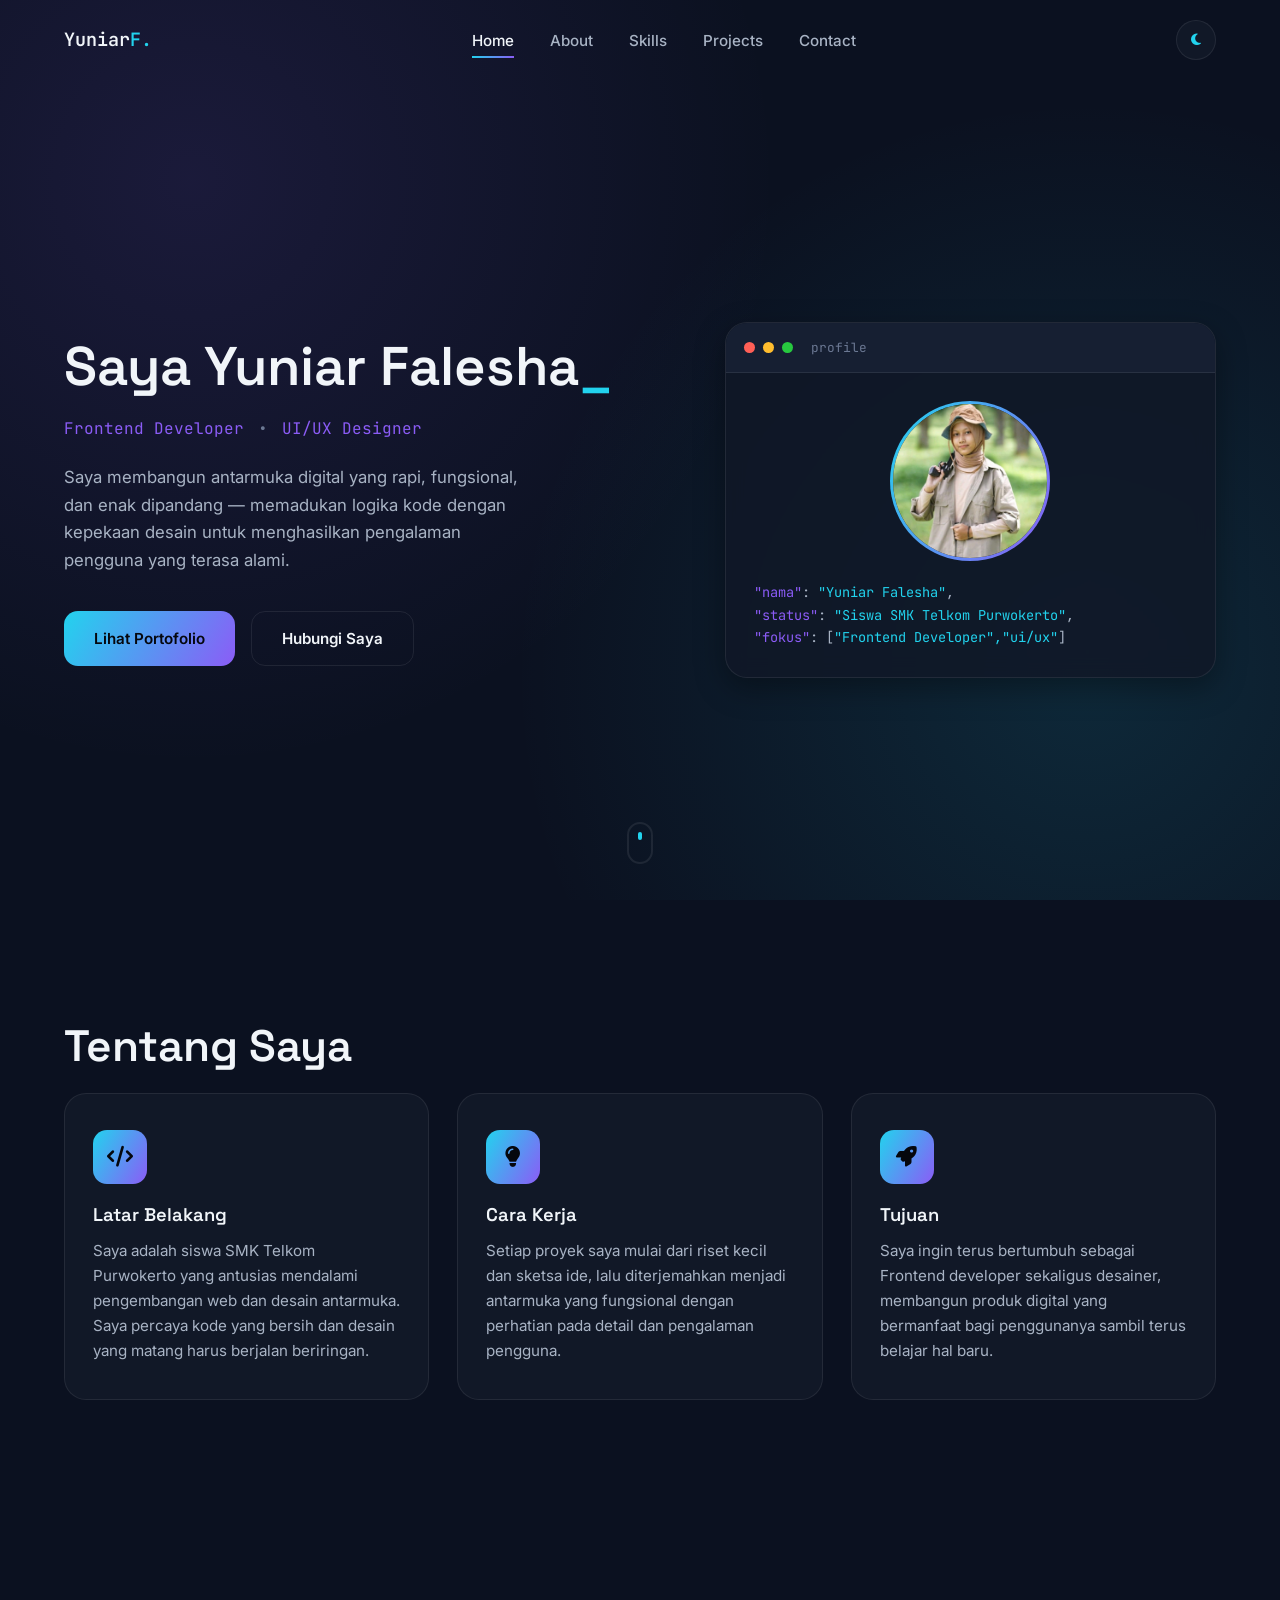
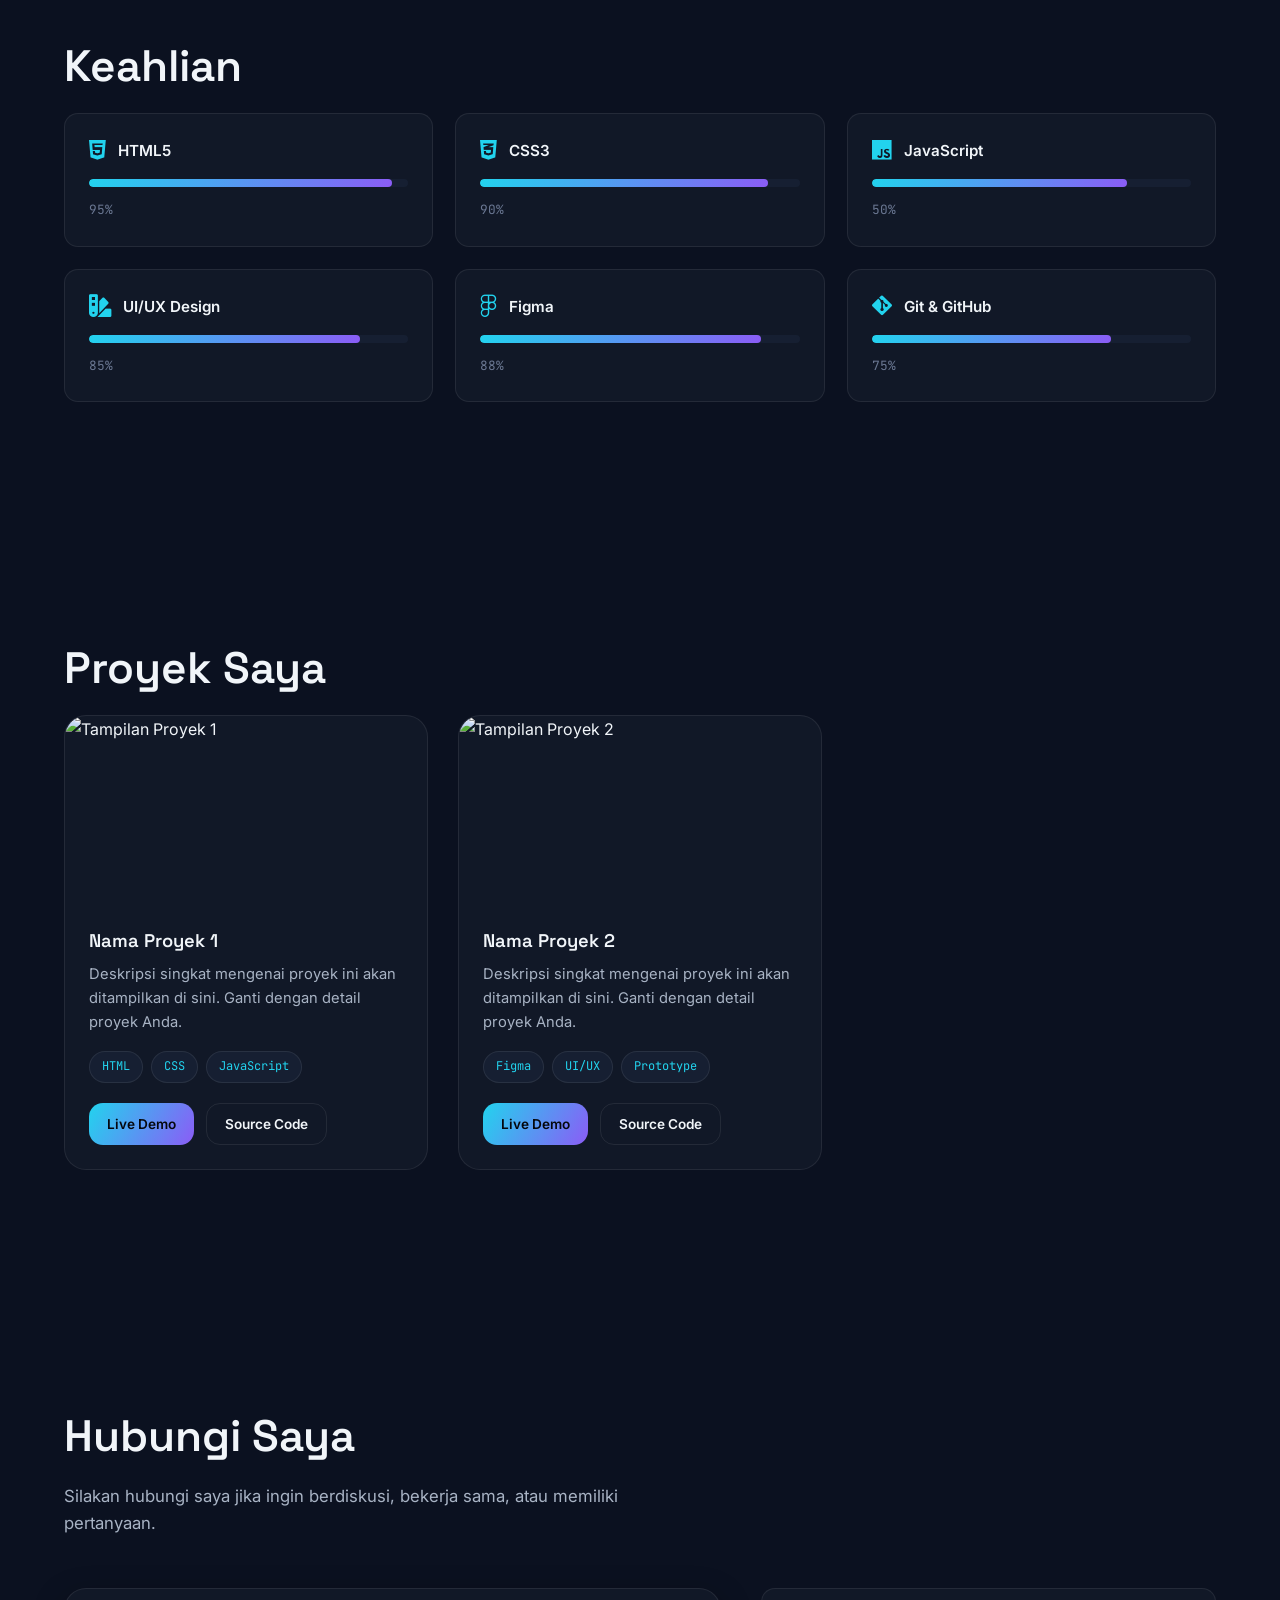
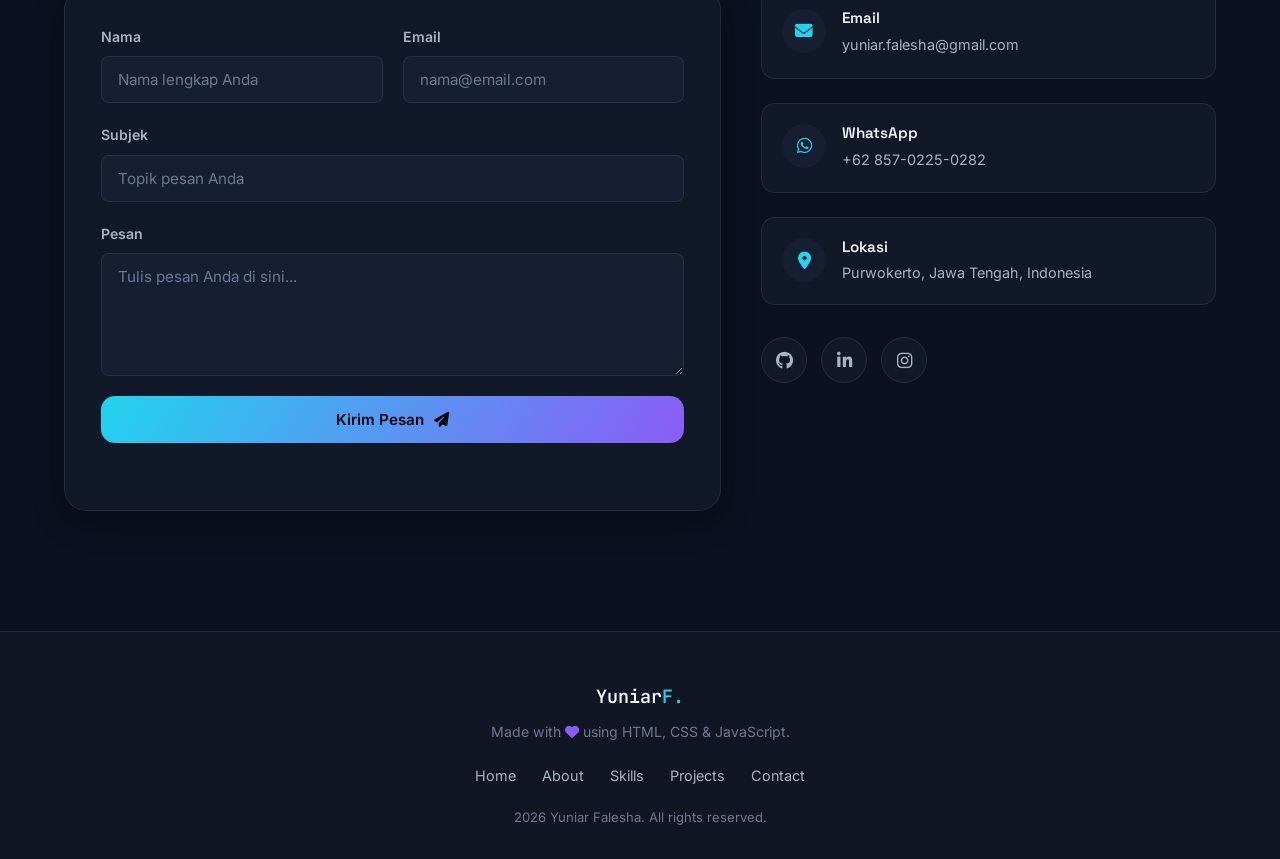
==== index.html @ 90e9e274 "Upload portofolio pertama" ====
<!DOCTYPE html>
<html lang="id">
<head>
  <meta charset="UTF-8" />
  <meta name="viewport" content="width=device-width, initial-scale=1.0" />
  <title>Yuniar Falesha — UI/UX Designer</title>
  <meta name="description" content="Portofolio pribadi Yuniar Falesha, siswa, frontend developer, dan UI/UX designer." />

  <!-- Open Graph / SEO Media Sosial -->
  <meta property="og:title" content="Yuniar Falesha — Frontend Developer & UI/UX Designer" />
  <meta property="og:description" content="Portofolio pribadi Yuniar Falesha, siswa, frontend developer, dan UI/UX designer." />
  <meta property="og:type" content="website" />

  <!-- Favicon Placeholder -->
  <link rel="icon" href="favicon.ico" type="image/x-icon" />

  <!-- Google Fonts -->
  <link rel="preconnect" href="https://fonts.googleapis.com" />
  <link rel="preconnect" href="https://fonts.gstatic.com" crossorigin />
  <link href="https://fonts.googleapis.com/css2?family=Inter:wght@400;500;600;700&family=JetBrains+Mono:wght@400;500;600&family=Space+Grotesk:wght@400;500;600;700&display=swap" rel="stylesheet" />

  <!-- Font Awesome Icons -->
  <link rel="stylesheet" href="https://cdnjs.cloudflare.com/ajax/libs/font-awesome/6.5.1/css/all.min.css" />

  <!-- Style Utama -->
  <link rel="stylesheet" href="style.css" />
</head>
<body>

  <!-- Skip Link untuk Aksesibilitas Keyboard/Screen Reader -->
  <a href="#main-content" class="skip-link">Lompat ke konten utama</a>

  <!-- ===== PAGE LOADER ===== -->
  <div id="loader" class="loader" aria-hidden="true">
    <div class="loader-content">
      <span class="loader-bracket"></span>
      <span class="loader-text">YuniarF.</span>
      <span class="loader-bracket"></span>
    </div>
  </div>

  <!-- ===== NAVBAR ===== -->
  <header class="navbar" id="navbar">
    <div class="container navbar-inner">
      <a href="#home" class="logo" aria-label="Yuniar Falesha Beranda">
        <span class="logo-bracket"></span>Yuniar<span class="logo-accent">F.</span>
      </a>

      <nav class="nav-menu" id="navMenu" aria-label="Navigasi Utama">
        <ul class="nav-list">
          <li><a href="#home" class="nav-link active">Home</a></li>
          <li><a href="#about" class="nav-link">About</a></li>
          <li><a href="#skills" class="nav-link">Skills</a></li>
          <li><a href="#projects" class="nav-link">Projects</a></li>
          <li><a href="#contact" class="nav-link">Contact</a></li>
        </ul>
      </nav>

      <div class="navbar-actions">
        <!-- Dark / Light mode toggle -->
        <button id="themeToggle" class="theme-toggle" aria-label="Ubah tema tampilan">
          <i class="fa-solid fa-moon" aria-hidden="true"></i>
          <i class="fa-solid fa-sun" aria-hidden="true"></i>
        </button>

        <!-- Hamburger for mobile -->
        <button id="hamburger" class="hamburger" aria-label="Buka menu navigasi" aria-expanded="false" aria-controls="navMenu">
          <span></span><span></span><span></span>
        </button>
      </div>
    </div>
  </header>

  <!-- ===== KONTEN UTAMA ===== -->
  <main id="main-content">

    <!-- ===== HERO SECTION ===== -->
    <section id="home" class="hero">
      <div class="container hero-grid">

        <div class="hero-text" data-reveal>
          <h1 class="hero-title">
            Saya Yuniar Falesha<span class="cursor-blink" aria-hidden="true">_</span>
          </h1>
          <p class="hero-role">Frontend Developer <span class="dot">•</span> UI/UX Designer</p>
          <p class="hero-desc">
            Saya membangun antarmuka digital yang rapi, fungsional, dan enak dipandang —
            memadukan logika kode dengan kepekaan desain untuk menghasilkan pengalaman
            pengguna yang terasa alami.
          </p>
          <div class="hero-buttons">
            <a href="#projects" class="btn btn-primary">Lihat Portofolio</a>
            <a href="#contact" class="btn btn-outline">Hubungi Saya</a>
          </div>
        </div>

        <div class="hero-visual" data-reveal>
          <div class="terminal-card">
            <div class="terminal-header">
              <span class="dot-red"></span><span class="dot-yellow"></span><span class="dot-green"></span>
              <span class="terminal-title">profile</span>
            </div>
            <div class="terminal-body">
              <img src="WhatsApp Image 2026-07-23 at 20.17.27.jpeg" alt="Foto profil Yuniar Falesha" class="profile-photo" width="300" height="300" />
              <pre class="terminal-code"><span class="tc-key">"nama"</span>: <span class="tc-string">"Yuniar Falesha"</span>,
<span class="tc-key">"status"</span>: <span class="tc-string">"Siswa SMK Telkom Purwokerto"</span>,
<span class="tc-key">"fokus"</span>: [<span class="tc-string">"Frontend Developer",</span><span class="tc-string">"ui/ux"</span>]</pre>
            </div>
          </div>
        </div>

      </div>
      <a href="#about" class="scroll-indicator" aria-label="Gulir ke bagian Tentang Saya">
        <span></span>
      </a>
    </section>

    <!-- ===== ABOUT ME ===== -->
    <section id="about" class="about section">
      <div class="container">
        <h2 class="section-title" data-reveal>Tentang Saya</h2>

        <div class="about-grid">
          <div class="about-card" data-reveal>
            <div class="about-icon"><i class="fa-solid fa-code" aria-hidden="true"></i></div>
            <h3>Latar Belakang</h3>
            <p>
              Saya adalah siswa SMK Telkom Purwokerto yang antusias mendalami pengembangan web
              dan desain antarmuka. Saya percaya kode yang bersih dan desain yang matang
              harus berjalan beriringan.
            </p>
          </div>

          <div class="about-card" data-reveal>
            <div class="about-icon"><i class="fa-solid fa-lightbulb" aria-hidden="true"></i></div>
            <h3>Cara Kerja</h3>
            <p>
              Setiap proyek saya mulai dari riset kecil dan sketsa ide, lalu diterjemahkan
              menjadi antarmuka yang fungsional dengan perhatian pada detail dan pengalaman
              pengguna.
            </p>
          </div>

          <div class="about-card" data-reveal>
            <div class="about-icon"><i class="fa-solid fa-rocket" aria-hidden="true"></i></div>
            <h3>Tujuan</h3>
            <p>
              Saya ingin terus bertumbuh sebagai Frontend developer sekaligus desainer, membangun
              produk digital yang bermanfaat bagi penggunanya sambil terus belajar hal baru.
            </p>
          </div>
        </div>
      </div>
    </section>

    <!-- ===== SKILLS ===== -->
    <section id="skills" class="skills section">
      <div class="container">
        <h2 class="section-title" data-reveal>Keahlian</h2>

        <div class="skills-grid">

          <div class="skill-card" data-reveal>
            <div class="skill-head">
              <i class="fa-brands fa-html5 skill-icon" aria-hidden="true"></i>
              <span class="skill-name">HTML5</span>
            </div>
            <div class="skill-bar" role="progressbar" aria-valuenow="95" aria-valuemin="0" aria-valuemax="100" aria-label="Kemampuan HTML5">
              <div class="skill-progress" data-percent="95"></div>
            </div>
            <span class="skill-percent">95%</span>
          </div>

          <div class="skill-card" data-reveal>
            <div class="skill-head">
              <i class="fa-brands fa-css3-alt skill-icon" aria-hidden="true"></i>
              <span class="skill-name">CSS3</span>
            </div>
            <div class="skill-bar" role="progressbar" aria-valuenow="90" aria-valuemin="0" aria-valuemax="100" aria-label="Kemampuan CSS3">
              <div class="skill-progress" data-percent="90"></div>
            </div>
            <span class="skill-percent">90%</span>
          </div>

          <div class="skill-card" data-reveal>
            <div class="skill-head">
              <i class="fa-brands fa-js skill-icon" aria-hidden="true"></i>
              <span class="skill-name">JavaScript</span>
            </div>
            <div class="skill-bar" role="progressbar" aria-valuenow="80" aria-valuemin="0" aria-valuemax="100" aria-label="Kemampuan JavaScript">
              <div class="skill-progress" data-percent="80"></div>
            </div>
            <span class="skill-percent">50%</span>
          </div>

          <div class="skill-card" data-reveal>
            <div class="skill-head">
              <i class="fa-solid fa-swatchbook skill-icon" aria-hidden="true"></i>
              <span class="skill-name">UI/UX Design</span>
            </div>
            <div class="skill-bar" role="progressbar" aria-valuenow="85" aria-valuemin="0" aria-valuemax="100" aria-label="Kemampuan UI/UX Design">
              <div class="skill-progress" data-percent="85"></div>
            </div>
            <span class="skill-percent">85%</span>
          </div>

          <div class="skill-card" data-reveal>
            <div class="skill-head">
              <i class="fa-brands fa-figma skill-icon" aria-hidden="true"></i>
              <span class="skill-name">Figma</span>
            </div>
            <div class="skill-bar" role="progressbar" aria-valuenow="88" aria-valuemin="0" aria-valuemax="100" aria-label="Kemampuan Figma">
              <div class="skill-progress" data-percent="88"></div>
            </div>
            <span class="skill-percent">88%</span>
          </div>

          <div class="skill-card" data-reveal>
            <div class="skill-head">
              <i class="fa-brands fa-git-alt skill-icon" aria-hidden="true"></i>
              <span class="skill-name">Git &amp; GitHub</span>
            </div>
            <div class="skill-bar" role="progressbar" aria-valuenow="75" aria-valuemin="0" aria-valuemax="100" aria-label="Kemampuan Git dan GitHub">
              <div class="skill-progress" data-percent="75"></div>
            </div>
            <span class="skill-percent">75%</span>
          </div>

        </div>
      </div>
    </section>

    <!-- ===== PROJECTS ===== -->
    <section id="projects" class="projects section">
      <div class="container">
        <h2 class="section-title" data-reveal>Proyek Saya</h2>

        <div class="projects-grid">

          <article class="project-card" data-reveal>
            <div class="project-thumb">
              <img src="https://placehold.co/500x300/0F172A/8B5CF6?text=Project+01" alt="Tampilan Proyek 1" width="500" height="300" loading="lazy" />
            </div>
            <div class="project-body">
              <h3>Nama Proyek 1</h3>
              <p>Deskripsi singkat mengenai proyek ini akan ditampilkan di sini. Ganti dengan detail proyek Anda.</p>
              <div class="tech-tags">
                <span>HTML</span><span>CSS</span><span>JavaScript</span>
              </div>
              <div class="project-links">
                <a href="#" class="btn btn-sm btn-primary" target="_blank" rel="noopener">Live Demo</a>
                <a href="#" class="btn btn-sm btn-outline" target="_blank" rel="noopener">Source Code</a>
              </div>
            </div>
          </article>

          <article class="project-card" data-reveal>
            <div class="project-thumb">
              <img src="https://placehold.co/500x300/0F172A/22D3EE?text=Project+02" alt="Tampilan Proyek 2" width="500" height="300" loading="lazy" />
            </div>
            <div class="project-body">
              <h3>Nama Proyek 2</h3>
              <p>Deskripsi singkat mengenai proyek ini akan ditampilkan di sini. Ganti dengan detail proyek Anda.</p>
              <div class="tech-tags">
                <span>Figma</span><span>UI/UX</span><span>Prototype</span>
              </div>
              <div class="project-links">
                <a href="#" class="btn btn-sm btn-primary" target="_blank" rel="noopener">Live Demo</a>
                <a href="#" class="btn btn-sm btn-outline" target="_blank" rel="noopener">Source Code</a>
              </div>
            </div>
          </article>

        </div>
      </div>
    </section>

    <!-- ===== CONTACT ===== -->
    <section id="contact" class="contact section">
      <div class="container">
        <h2 class="section-title" data-reveal>Hubungi Saya</h2>
        <p class="section-subtitle" data-reveal>
          Silakan hubungi saya jika ingin berdiskusi, bekerja sama, atau memiliki pertanyaan.
        </p>

        <div class="contact-grid">

          <form class="contact-form" id="contactForm" data-reveal>
            <div class="form-row">
              <div class="form-group">
                <label for="name">Nama</label>
                <input type="text" id="name" name="name" placeholder="Nama lengkap Anda" required autocomplete="name" />
              </div>
              <div class="form-group">
                <label for="email">Email</label>
                <input type="email" id="email" name="email" placeholder="nama@email.com" required autocomplete="email" />
              </div>
            </div>
            <div class="form-group">
              <label for="subject">Subjek</label>
              <input type="text" id="subject" name="subject" placeholder="Topik pesan Anda" required />
            </div>
            <div class="form-group">
              <label for="message">Pesan</label>
              <textarea id="message" name="message" rows="5" placeholder="Tulis pesan Anda di sini..." required></textarea>
            </div>
            <button type="submit" class="btn btn-primary btn-full">
              Kirim Pesan <i class="fa-solid fa-paper-plane" aria-hidden="true"></i>
            </button>
            <p class="form-status" id="formStatus" aria-live="polite"></p>
          </form>

          <div class="contact-info" data-reveal>
            <div class="info-item">
              <div class="info-icon"><i class="fa-solid fa-envelope" aria-hidden="true"></i></div>
              <div>
                <h4>Email</h4>
                <a href="mailto:yuniar.falesha@gmail.com
                ">yuniar.falesha@gmail.com</a>
              </div>
            </div>
            <div class="info-item">
              <div class="info-icon"><i class="fa-brands fa-whatsapp" aria-hidden="true"></i></div>
              <div>
                <h4>WhatsApp</h4>
                <a href="https://wa.me/6281234567890" target="_blank" rel="noopener">+62 857-0225-0282</a>
              </div>
            </div>
            <div class="info-item">
              <div class="info-icon"><i class="fa-solid fa-location-dot" aria-hidden="true"></i></div>
              <div>
                <h4>Lokasi</h4>
                <p>Purwokerto, Jawa Tengah, Indonesia</p>
              </div>
            </div>

            <div class="social-links">
              <a href="#" class="social-icon" aria-label="Profil GitHub Yuniar Falesha" target="_blank" rel="noopener"><i class="fa-brands fa-github" aria-hidden="true"></i></a>
              <a href="#" class="social-icon" aria-label="Profil LinkedIn Yuniar Falesha" target="_blank" rel="noopener"><i class="fa-brands fa-linkedin-in" aria-hidden="true"></i></a>
              <a href="#" class="social-icon" aria-label="Profil Instagram Yuniar Falesha" target="_blank" rel="noopener"><i class="fa-brands fa-instagram" aria-hidden="true"></i></a>
            </div>
          </div>

        </div>
      </div>
    </section>

  </main>

  <!-- ===== FOOTER ===== -->
  <footer class="footer">
    <div class="container footer-inner">
      <div class="footer-brand">
        <a href="#home" class="logo" aria-label="Yuniar Falesha Beranda"><span class="logo-bracket"></span>Yuniar<span class="logo-accent">F.</span><span class="logo-bracket"></span></a>
        <p>Made with <i class="fa-solid fa-heart" aria-hidden="true"></i> using HTML, CSS &amp; JavaScript.</p>
      </div>

      <nav class="footer-menu" aria-label="Navigasi Footer">
        <a href="#home">Home</a>
        <a href="#about">About</a>
        <a href="#skills">Skills</a>
        <a href="#projects">Projects</a>
        <a href="#contact">Contact</a>
      </nav>

      <p class="footer-copy"><span id="year">2026</span> Yuniar Falesha. All rights reserved.</p>
    </div>
  </footer>

  <!-- Back to top button -->
  <button id="backToTop" class="back-to-top" aria-label="Kembali ke atas halaman">
    <i class="fa-solid fa-arrow-up" aria-hidden="true"></i>
  </button>

  <script src="script.js"></script>
</body>
</html>
---- style.css ----
/* =========================================================
   PORTFOLIO STYLESHEET
   Struktur file:
   1. Reset & Variabel (Design Tokens)
   2. Tipografi & Elemen Dasar
   3. Utility (container, buttons, eyebrow, dsb)
   4. Loader
   5. Navbar
   6. Hero
   7. About
   8. Skills
   9. Projects
   10. Contact
   11. Footer & Back to top
   12. Scroll reveal animation
   13. Responsive (tablet & mobile)
   ========================================================= */

/* ---------- 1. RESET & DESIGN TOKENS ---------- */
* {
  margin: 0;
  padding: 0;
  box-sizing: border-box;
}

:root {
  /* Dark theme (default) */
  --bg-primary: #0b1120;      /* navy gelap */
  --bg-secondary: #111827;    /* charcoal untuk card */
  --bg-elevated: #161f32;
  --border-color: rgba(255, 255, 255, 0.08);

  --text-primary: #f1f5f9;    /* teks utama, kontras tinggi */
  --text-secondary: #a8b3c4;  /* teks sekunder */
  --text-muted: #6b7893;

  --accent-cyan: #22d3ee;
  --accent-violet: #8b5cf6;
  --accent-gradient: linear-gradient(120deg, var(--accent-cyan), var(--accent-violet));

  --shadow-soft: 0 10px 30px rgba(0, 0, 0, 0.35);
  --shadow-hover: 0 20px 45px rgba(0, 0, 0, 0.45);

  --radius-sm: 8px;
  --radius-md: 14px;
  --radius-lg: 22px;

  --font-display: 'Space Grotesk', sans-serif;
  --font-body: 'Inter', sans-serif;
  --font-mono: 'JetBrains Mono', monospace;

  --transition-fast: 0.2s ease;
  --transition-med: 0.4s cubic-bezier(0.4, 0, 0.2, 1);
}

/* Light theme override */
body.light-mode {
  --bg-primary: #ece7dc;
  --bg-secondary: #e1dccf;
  --bg-elevated: #d9d3c4;
  --border-color: rgba(30, 41, 59, 0.1);

  --text-primary: #1e293b;
  --text-secondary: #47556a;
  --text-muted: #6b7280;

  --shadow-soft: 0 10px 30px rgba(30, 27, 20, 0.12);
  --shadow-hover: 0 20px 45px rgba(30, 27, 20, 0.18);
}

html {
  scroll-behavior: smooth;
}

body {
  background-color: var(--bg-primary);
  color: var(--text-primary);
  font-family: var(--font-body);
  line-height: 1.65;
  transition: background-color var(--transition-med), color var(--transition-med);
  overflow-x: hidden;
}

img {
  max-width: 100%;
  display: block;
}

a {
  text-decoration: none;
  color: inherit;
}

ul, li {
  list-style: none;
}

h1, h2, h3, h4 {
  font-family: var(--font-display);
  font-weight: 600;
  line-height: 1.2;
  color: var(--text-primary);
}

/* ---------- 2. AKSESIBILITAS ---------- */
.skip-link {
  position: absolute;
  top: -100px;
  left: 1rem;
  background: var(--accent-cyan);
  color: #05070d;
  padding: 10px 16px;
  border-radius: var(--radius-sm);
  font-weight: 600;
  z-index: 10000;
  transition: top var(--transition-fast);
}

.skip-link:focus {
  top: 1rem;
}

/* ---------- 3. UTILITY ---------- */
.container {
  width: 100%;
  max-width: 1200px;
  margin: 0 auto;
  padding: 0 24px;
}

.section {
  padding: 120px 0;
}

.eyebrow {
  font-family: var(--font-mono);
  font-size: 0.85rem;
  color: var(--accent-cyan);
  letter-spacing: 0.03em;
  margin-bottom: 14px;
}

.section-title {
  font-size: clamp(2rem, 4vw, 2.75rem);
  margin-bottom: 20px;
}

.section-subtitle {
  color: var(--text-secondary);
  max-width: 560px;
  margin-bottom: 50px;
  font-size: 1.05rem;
}

.btn {
  display: inline-flex;
  align-items: center;
  gap: 10px;
  padding: 14px 30px;
  border-radius: var(--radius-md);
  font-family: var(--font-body);
  font-weight: 600;
  font-size: 0.95rem;
  border: none;
  cursor: pointer;
  transition: transform var(--transition-fast), box-shadow var(--transition-fast), background var(--transition-fast);
}

.btn-primary {
  background: var(--accent-gradient);
  color: #05070d;
}

.btn-primary:hover {
  transform: translateY(-3px);
  box-shadow: 0 12px 30px rgba(34, 211, 238, 0.35);
}

.btn-outline {
  background: transparent;
  color: var(--text-primary);
  border: 1.5px solid var(--border-color);
}

.btn-outline:hover {
  transform: translateY(-3px);
  border-color: var(--accent-cyan);
  color: var(--accent-cyan);
}

.btn-sm {
  padding: 9px 18px;
  font-size: 0.85rem;
}

.btn-full {
  width: 100%;
  justify-content: center;
}

/* ---------- 4. LOADER ---------- */
.loader {
  position: fixed;
  inset: 0;
  background: var(--bg-primary);
  z-index: 9999;
  display: flex;
  align-items: center;
  justify-content: center;
  transition: opacity 0.6s ease, visibility 0.6s ease;
}

.loader.hidden {
  opacity: 0;
  visibility: hidden;
}

.loader-content {
  font-family: var(--font-mono);
  font-size: 1.6rem;
  color: var(--text-primary);
  display: flex;
  gap: 6px;
}

.loader-bracket {
  color: var(--accent-cyan);
  animation: pulse 1.2s infinite ease-in-out;
}

.loader-text {
  animation: fadeUp 0.8s ease;
}

@keyframes pulse {
  0%, 100% { opacity: 0.4; }
  50% { opacity: 1; }
}

/* ---------- 5. NAVBAR ---------- */
.navbar {
  position: fixed;
  top: 0;
  left: 0;
  width: 100%;
  z-index: 900;
  padding: 20px 0;
  transition: background var(--transition-med), padding var(--transition-med), box-shadow var(--transition-med);
}

.navbar.scrolled {
  padding: 12px 0;
  background: rgba(11, 17, 32, 0.85);
  background: color-mix(in srgb, var(--bg-primary) 85%, transparent);
  backdrop-filter: blur(14px);
  -webkit-backdrop-filter: blur(14px);
  box-shadow: var(--shadow-soft);
  border-bottom: 1px solid var(--border-color);
}

.navbar-inner {
  display: flex;
  align-items: center;
  justify-content: space-between;
}

.logo {
  font-family: var(--font-mono);
  font-size: 1.15rem;
  font-weight: 600;
  color: var(--text-primary);
}

.logo-bracket {
  color: var(--accent-violet);
}

.logo-accent {
  color: var(--accent-cyan);
}

.nav-menu {
  display: flex;
}

.nav-list {
  display: flex;
  align-items: center;
  gap: 36px;
}

.nav-link {
  position: relative;
  font-size: 0.95rem;
  font-weight: 500;
  color: var(--text-secondary);
  padding: 6px 0;
  transition: color var(--transition-fast);
}

.nav-link::after {
  content: '';
  position: absolute;
  left: 0;
  bottom: -2px;
  width: 0;
  height: 2px;
  background: var(--accent-gradient);
  transition: width var(--transition-fast);
}

.nav-link:hover,
.nav-link.active {
  color: var(--text-primary);
}

.nav-link:hover::after,
.nav-link.active::after {
  width: 100%;
}

.navbar-actions {
  display: flex;
  align-items: center;
  gap: 18px;
}

.theme-toggle {
  background: var(--bg-secondary);
  border: 1px solid var(--border-color);
  width: 40px;
  height: 40px;
  border-radius: 50%;
  display: flex;
  align-items: center;
  justify-content: center;
  cursor: pointer;
  color: var(--accent-cyan);
  transition: transform var(--transition-fast), border-color var(--transition-fast);
}

.theme-toggle:hover {
  transform: rotate(20deg);
  border-color: var(--accent-cyan);
}

.theme-toggle .fa-sun { display: none; }
body.light-mode .theme-toggle .fa-sun { display: inline-block; }
body.light-mode .theme-toggle .fa-moon { display: none; }

.hamburger {
  display: none;
  flex-direction: column;
  gap: 5px;
  background: none;
  border: none;
  cursor: pointer;
}

.hamburger span {
  width: 24px;
  height: 2px;
  background: var(--text-primary);
  transition: var(--transition-fast);
}

/* ---------- 6. HERO ---------- */
.hero {
  min-height: 100vh;
  display: flex;
  align-items: center;
  position: relative;
  padding-top: 100px;
  background:
    radial-gradient(circle at 15% 20%, rgba(139, 92, 246, 0.12), transparent 45%),
    radial-gradient(circle at 85% 75%, rgba(34, 211, 238, 0.12), transparent 45%);
}

.hero-grid {
  display: grid;
  grid-template-columns: 1.1fr 0.9fr;
  gap: 60px;
  align-items: center;
}

.hero-title {
  font-size: clamp(2.2rem, 5vw, 3.4rem);
  margin-bottom: 16px;
}

.cursor-blink {
  color: var(--accent-cyan);
  animation: blink 1s step-start infinite;
}

@keyframes blink {
  50% { opacity: 0; }
}

.hero-role {
  font-family: var(--font-mono);
  font-size: 1rem;
  color: var(--accent-violet);
  margin-bottom: 22px;
}

.hero-role .dot {
  color: var(--text-muted);
  margin: 0 4px;
}

.hero-desc {
  color: var(--text-secondary);
  max-width: 480px;
  margin-bottom: 36px;
  font-size: 1.05rem;
}

.hero-buttons {
  display: flex;
  gap: 16px;
  flex-wrap: wrap;
}

.terminal-card {
  background: var(--bg-secondary);
  background: color-mix(in srgb, var(--bg-secondary) 85%, transparent);
  border: 1px solid var(--border-color);
  border-radius: var(--radius-lg);
  overflow: hidden;
  box-shadow: var(--shadow-soft);
  backdrop-filter: blur(10px);
  -webkit-backdrop-filter: blur(10px);
  transition: transform var(--transition-med), box-shadow var(--transition-med);
}

.terminal-card:hover {
  transform: translateY(-6px);
  box-shadow: var(--shadow-hover);
}

.terminal-header {
  display: flex;
  align-items: center;
  gap: 8px;
  padding: 14px 18px;
  background: var(--bg-elevated);
  border-bottom: 1px solid var(--border-color);
}

.terminal-header span[class^="dot-"] {
  width: 11px;
  height: 11px;
  border-radius: 50%;
  display: inline-block;
}

.dot-red { background: #ff5f56; }
.dot-yellow { background: #ffbd2e; }
.dot-green { background: #27c93f; }

.terminal-title {
  margin-left: 10px;
  font-family: var(--font-mono);
  font-size: 0.8rem;
  color: var(--text-muted);
}

.terminal-body {
  padding: 28px;
  display: flex;
  flex-direction: column;
  align-items: center;
  gap: 20px;
}

.profile-photo {
  width: 160px;
  height: 160px;
  object-fit: cover;
  border-radius: 50%;
  border: 3px solid transparent;
  background: linear-gradient(var(--bg-secondary), var(--bg-secondary)) padding-box,
              var(--accent-gradient) border-box;
}

.terminal-code {
  font-family: var(--font-mono);
  font-size: 0.85rem;
  color: var(--text-secondary);
  width: 100%;
  white-space: pre-wrap;
  word-break: break-word;
}

.tc-key { color: var(--accent-violet); }
.tc-string { color: var(--accent-cyan); }

.scroll-indicator {
  position: absolute;
  bottom: 36px;
  left: 50%;
  transform: translateX(-50%);
  width: 26px;
  height: 42px;
  border: 2px solid var(--border-color);
  border-radius: 20px;
}

.scroll-indicator span {
  position: absolute;
  top: 8px;
  left: 50%;
  transform: translateX(-50%);
  width: 4px;
  height: 8px;
  background: var(--accent-cyan);
  border-radius: 2px;
  animation: scrollDown 1.6s infinite;
}

@keyframes scrollDown {
  0% { top: 8px; opacity: 1; }
  70% { top: 22px; opacity: 0; }
  100% { top: 22px; opacity: 0; }
}

/* ---------- 7. ABOUT ---------- */
.about-grid {
  display: grid;
  grid-template-columns: repeat(3, 1fr);
  gap: 28px;
  margin-top: 20px;
}

.about-card {
  background: var(--bg-secondary);
  border: 1px solid var(--border-color);
  border-radius: var(--radius-lg);
  padding: 36px 28px;
  transition: transform var(--transition-med), box-shadow var(--transition-med), border-color var(--transition-med);
}

.about-card:hover {
  transform: translateY(-8px);
  box-shadow: var(--shadow-hover);
  border-color: var(--accent-cyan);
}

.about-icon {
  width: 54px;
  height: 54px;
  border-radius: var(--radius-md);
  display: flex;
  align-items: center;
  justify-content: center;
  background: var(--accent-gradient);
  color: #05070d;
  font-size: 1.3rem;
  margin-bottom: 20px;
}

.about-card h3 {
  font-size: 1.15rem;
  margin-bottom: 12px;
}

.about-card p {
  color: var(--text-secondary);
  font-size: 0.95rem;
}

/* ---------- 8. SKILLS ---------- */
.skills-grid {
  display: grid;
  grid-template-columns: repeat(3, 1fr);
  gap: 22px;
  margin-top: 20px;
}

.skill-card {
  background: var(--bg-secondary);
  border: 1px solid var(--border-color);
  border-radius: var(--radius-md);
  padding: 24px;
  transition: transform var(--transition-fast), box-shadow var(--transition-fast), border-color var(--transition-fast);
}

.skill-card:hover {
  transform: translateY(-6px) scale(1.02);
  box-shadow: var(--shadow-hover);
  border-color: var(--accent-violet);
}

.skill-head {
  display: flex;
  align-items: center;
  gap: 12px;
  margin-bottom: 16px;
}

.skill-icon {
  font-size: 1.4rem;
  color: var(--accent-cyan);
}

.skill-name {
  font-weight: 600;
  font-size: 0.95rem;
}

.skill-bar {
  width: 100%;
  height: 8px;
  background: var(--bg-elevated);
  border-radius: 20px;
  overflow: hidden;
  margin-bottom: 8px;
}

.skill-progress {
  height: 100%;
  width: 0%;
  border-radius: 20px;
  background: var(--accent-gradient);
  transition: width 1.4s cubic-bezier(0.4, 0, 0.2, 1);
}

.skill-percent {
  font-family: var(--font-mono);
  font-size: 0.8rem;
  color: var(--text-muted);
}

/* ---------- 9. PROJECTS ---------- */
.projects-grid {
  display: grid;
  grid-template-columns: repeat(3, 1fr);
  gap: 30px;
  margin-top: 20px;
}

.project-card {
  background: var(--bg-secondary);
  border: 1px solid var(--border-color);
  border-radius: var(--radius-lg);
  overflow: hidden;
  transition: transform var(--transition-med), box-shadow var(--transition-med);
}

.project-card:hover {
  transform: translateY(-10px) scale(1.015);
  box-shadow: var(--shadow-hover);
}

.project-thumb {
  overflow: hidden;
}

.project-thumb img {
  width: 100%;
  height: 190px;
  object-fit: cover;
  transition: transform var(--transition-med);
}

.project-card:hover .project-thumb img {
  transform: scale(1.08);
}

.project-body {
  padding: 24px;
}

.project-body h3 {
  margin-bottom: 10px;
  font-size: 1.15rem;
}

.project-body p {
  color: var(--text-secondary);
  font-size: 0.92rem;
  margin-bottom: 16px;
}

.tech-tags {
  display: flex;
  flex-wrap: wrap;
  gap: 8px;
  margin-bottom: 20px;
}

.tech-tags span {
  font-family: var(--font-mono);
  font-size: 0.75rem;
  padding: 5px 12px;
  border-radius: 20px;
  background: var(--bg-elevated);
  color: var(--accent-cyan);
  border: 1px solid var(--border-color);
}

.project-links {
  display: flex;
  gap: 12px;
  flex-wrap: wrap;
}

/* ---------- 10. CONTACT ---------- */
.contact-grid {
  display: grid;
  grid-template-columns: 1.3fr 0.9fr;
  gap: 40px;
}

.contact-form {
  background: var(--bg-secondary);
  border: 1px solid var(--border-color);
  border-radius: var(--radius-lg);
  padding: 36px;
  box-shadow: var(--shadow-soft);
}

.form-row {
  display: grid;
  grid-template-columns: 1fr 1fr;
  gap: 20px;
}

.form-group {
  margin-bottom: 20px;
  display: flex;
  flex-direction: column;
  gap: 8px;
}

.form-group label {
  font-size: 0.88rem;
  font-weight: 600;
  color: var(--text-secondary);
}

.form-group input,
.form-group textarea {
  background: var(--bg-elevated);
  border: 1px solid var(--border-color);
  border-radius: var(--radius-sm);
  padding: 13px 16px;
  color: var(--text-primary);
  font-family: var(--font-body);
  font-size: 0.95rem;
  resize: vertical;
  transition: border-color var(--transition-fast), box-shadow var(--transition-fast);
}

.form-group input::placeholder,
.form-group textarea::placeholder {
  color: var(--text-muted);
}

.form-group input:focus,
.form-group textarea:focus {
  outline: none;
  border-color: var(--accent-cyan);
  box-shadow: 0 0 0 3px rgba(34, 211, 238, 0.15);
}

.form-status {
  margin-top: 14px;
  font-size: 0.9rem;
  color: var(--accent-cyan);
  min-height: 1.2em;
}

.contact-info {
  display: flex;
  flex-direction: column;
  gap: 24px;
}

.info-item {
  display: flex;
  align-items: flex-start;
  gap: 16px;
  background: var(--bg-secondary);
  border: 1px solid var(--border-color);
  border-radius: var(--radius-md);
  padding: 20px;
  transition: transform var(--transition-fast), border-color var(--transition-fast);
}

.info-item:hover {
  transform: translateX(6px);
  border-color: var(--accent-violet);
}

.info-icon {
  width: 44px;
  height: 44px;
  flex-shrink: 0;
  border-radius: 50%;
  display: flex;
  align-items: center;
  justify-content: center;
  background: var(--bg-elevated);
  color: var(--accent-cyan);
  font-size: 1.1rem;
}

.info-item h4 {
  font-size: 0.95rem;
  margin-bottom: 4px;
}

.info-item p,
.info-item a {
  color: var(--text-secondary);
  font-size: 0.9rem;
  transition: color var(--transition-fast);
}

.info-item a:hover {
  color: var(--accent-cyan);
}

.social-links {
  display: flex;
  gap: 14px;
  margin-top: 8px;
}

.social-icon {
  width: 46px;
  height: 46px;
  border-radius: 50%;
  display: flex;
  align-items: center;
  justify-content: center;
  background: var(--bg-secondary);
  border: 1px solid var(--border-color);
  color: var(--text-secondary);
  font-size: 1.1rem;
  transition: transform var(--transition-fast), color var(--transition-fast), border-color var(--transition-fast);
}

.social-icon:hover {
  transform: translateY(-5px) scale(1.08);
  color: var(--accent-cyan);
  border-color: var(--accent-cyan);
}

/* ---------- 11. FOOTER & BACK TO TOP ---------- */
.footer {
  background: color-mix(in srgb, var(--bg-secondary) 92%, black);
  border-top: 1px solid var(--border-color);
  padding: 50px 0 30px;
}

.footer-inner {
  display: flex;
  flex-direction: column;
  align-items: center;
  gap: 20px;
  text-align: center;
}

.footer-brand p {
  color: var(--text-muted);
  font-size: 0.88rem;
  margin-top: 8px;
}

.footer-brand p i {
  color: var(--accent-violet);
}

.footer-menu {
  display: flex;
  gap: 26px;
  flex-wrap: wrap;
  justify-content: center;
}

.footer-menu a {
  font-size: 0.9rem;
  color: var(--text-secondary);
  transition: color var(--transition-fast);
}

.footer-menu a:hover {
  color: var(--accent-cyan);
}

.footer-copy {
  font-size: 0.82rem;
  color: var(--text-muted);
}

.back-to-top {
  position: fixed;
  bottom: 28px;
  right: 28px;
  width: 48px;
  height: 48px;
  border-radius: 50%;
  border: none;
  background: var(--accent-gradient);
  color: #05070d;
  font-size: 1.1rem;
  cursor: pointer;
  display: flex;
  align-items: center;
  justify-content: center;
  box-shadow: var(--shadow-soft);
  opacity: 0;
  visibility: hidden;
  transform: translateY(20px);
  transition: opacity var(--transition-fast), transform var(--transition-fast), visibility var(--transition-fast);
  z-index: 500;
}

.back-to-top.visible {
  opacity: 1;
  visibility: visible;
  transform: translateY(0);
}

.back-to-top:hover {
  transform: translateY(-4px) scale(1.05);
}

/* ---------- 12. SCROLL REVEAL ---------- */
[data-reveal] {
  opacity: 0;
  transform: translateY(30px);
  transition: opacity 0.7s ease, transform 0.7s ease;
}

[data-reveal].revealed {
  opacity: 1;
  transform: translateY(0);
}

/* Fallback jika aksesibilitas 'reduced-motion' aktif */
@media (prefers-reduced-motion: reduce) {
  * {
    animation-duration: 0.001ms !important;
    transition-duration: 0.001ms !important;
  }
  [data-reveal] {
    opacity: 1 !important;
    transform: none !important;
  }
}

/* ---------- 13. RESPONSIVE ---------- */
@media (max-width: 992px) {
  .hero-grid {
    grid-template-columns: 1fr;
    text-align: center;
  }

  .hero-desc {
    margin-left: auto;
    margin-right: auto;
  }

  .hero-buttons {
    justify-content: center;
  }

  .hero-visual {
    order: -1;
    max-width: 380px;
    margin: 0 auto;
  }

  .about-grid {
    grid-template-columns: 1fr 1fr;
  }

  .skills-grid {
    grid-template-columns: repeat(3, 1fr);
  }

  .projects-grid {
    grid-template-columns: repeat(2, 1fr);
  }

  .contact-grid {
    grid-template-columns: 1fr;
  }
}

@media (max-width: 768px) {
  .section {
    padding: 90px 0;
  }

  .nav-menu {
    position: fixed;
    top: 0;
    right: -100%;
    height: 100vh;
    width: 70%;
    max-width: 320px;
    background: var(--bg-secondary);
    display: flex;
    justify-content: center;
    align-items: center;
    transition: right var(--transition-med);
    box-shadow: var(--shadow-soft);
  }

  .nav-menu.open {
    right: 0;
  }

  .nav-list {
    flex-direction: column;
    gap: 32px;
    align-items: center;
  }

  .hamburger {
    display: flex;
  }

  .hamburger.open span:nth-child(1) {
    transform: translateY(7px) rotate(45deg);
  }
  .hamburger.open span:nth-child(2) {
    opacity: 0;
  }
  .hamburger.open span:nth-child(3) {
    transform: translateY(-7px) rotate(-45deg);
  }

  .about-grid {
    grid-template-columns: 1fr;
  }

  .skills-grid {
    grid-template-columns: repeat(2, 1fr);
  }

  .projects-grid {
    grid-template-columns: 1fr;
  }

  .form-row {
    grid-template-columns: 1fr;
  }
}

@media (max-width: 480px) {
  .skills-grid {
    grid-template-columns: 1fr;
  }

  .terminal-body {
    padding: 20px;
  }

  .profile-photo {
    width: 130px;
    height: 130px;
  }

  .back-to-top {
    width: 42px;
    height: 42px;
    bottom: 20px;
    right: 20px;
  }
}
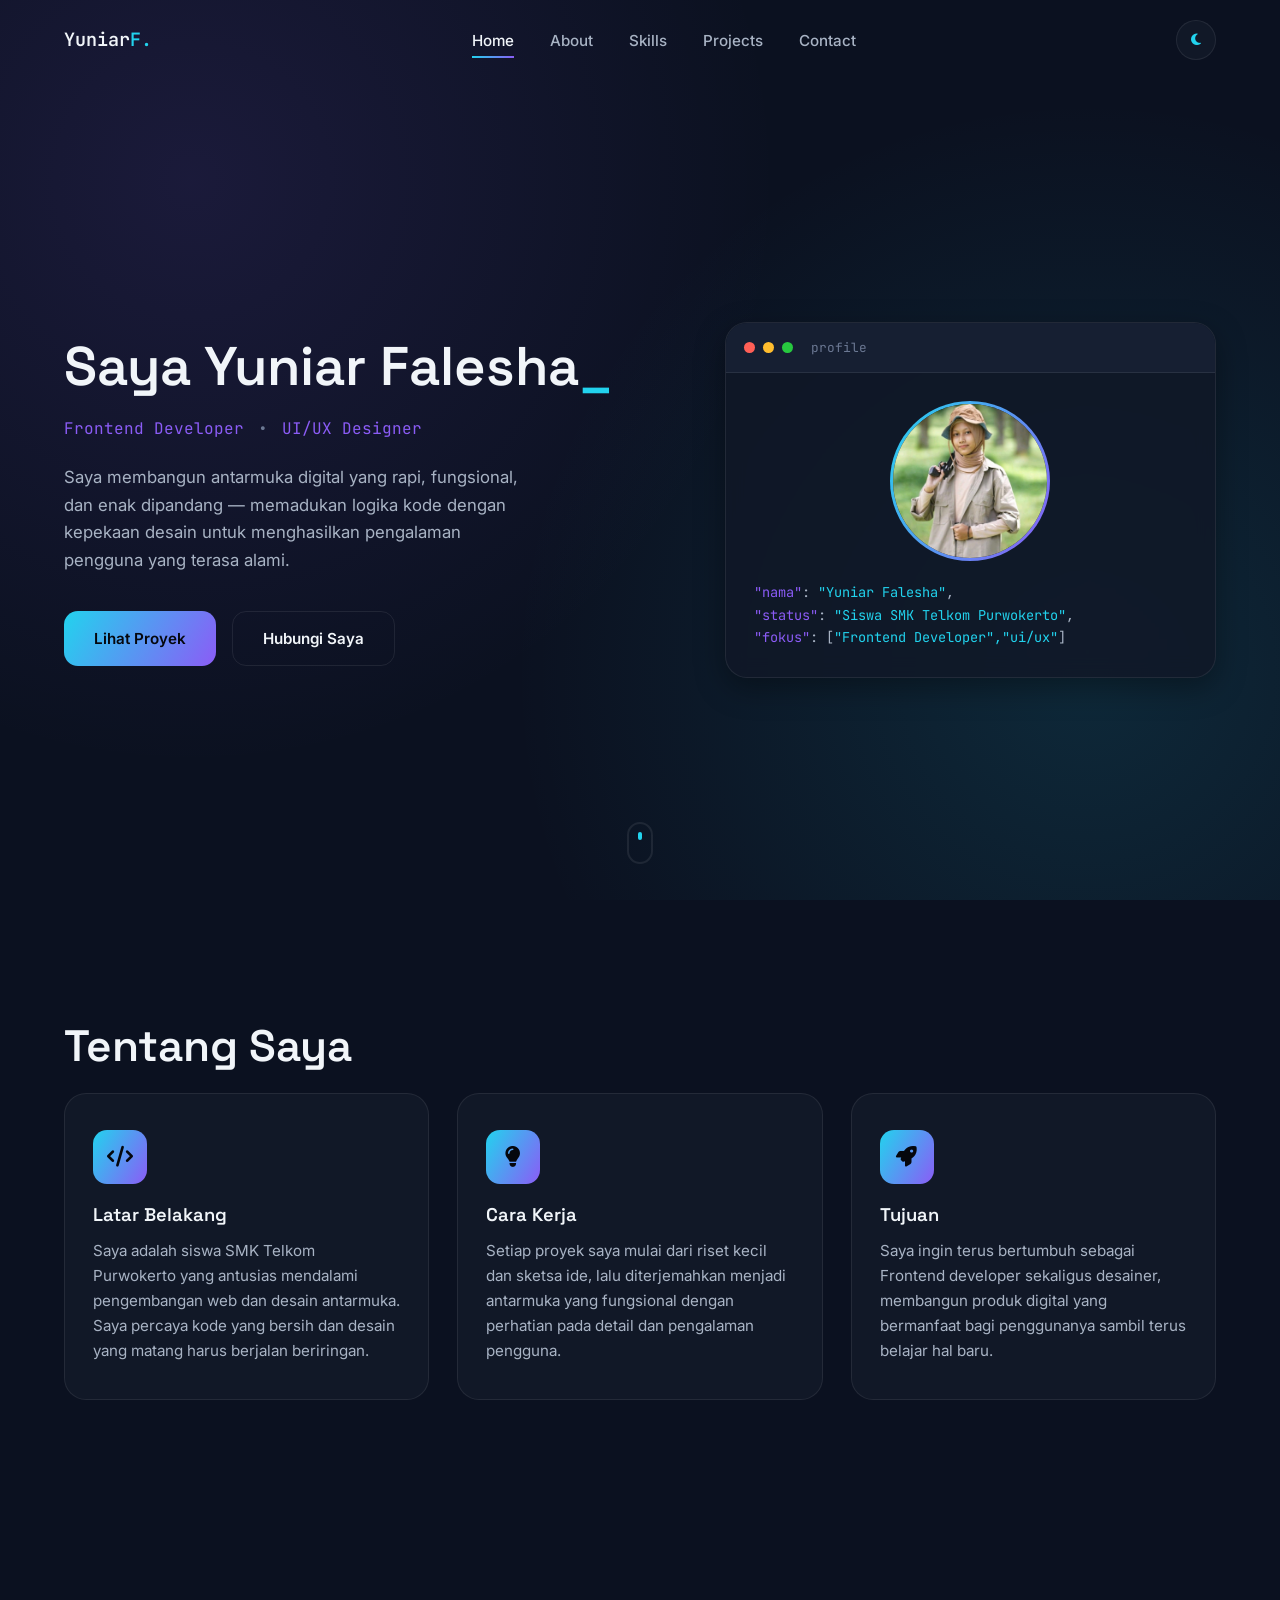
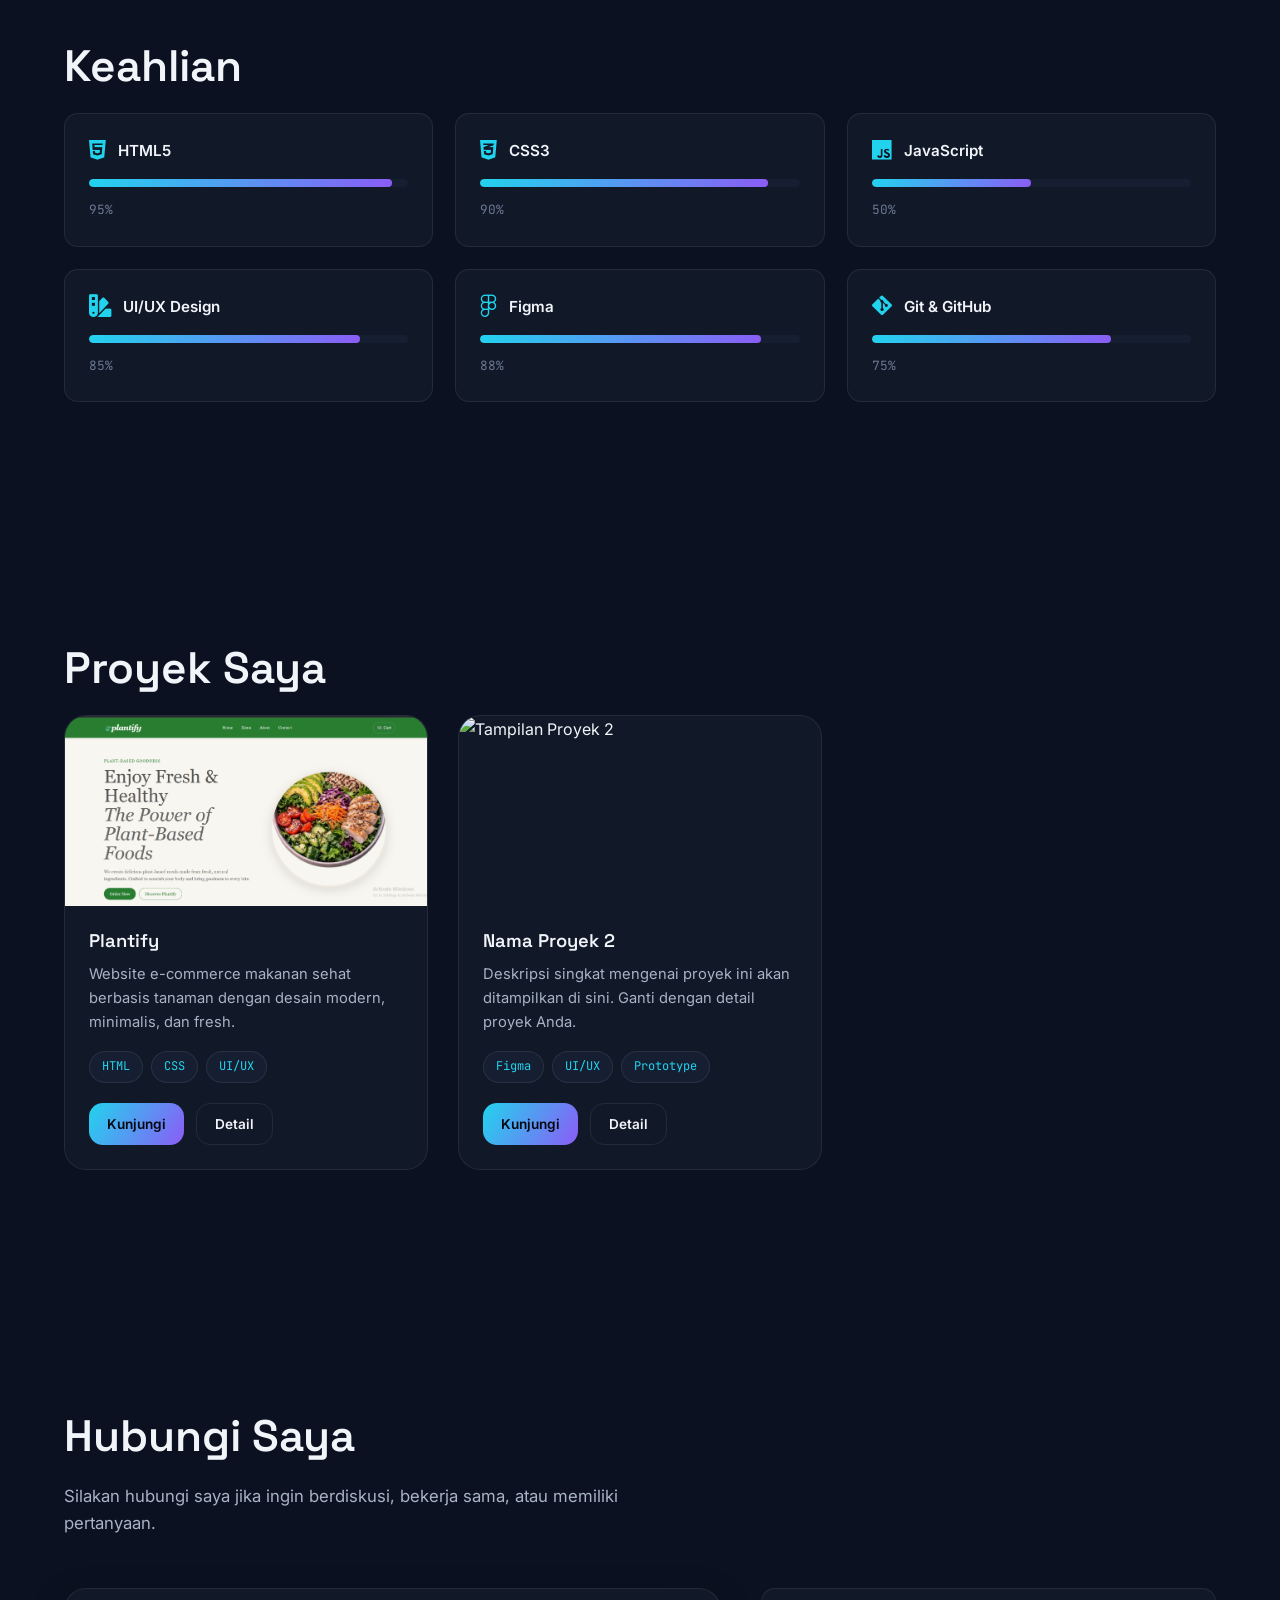
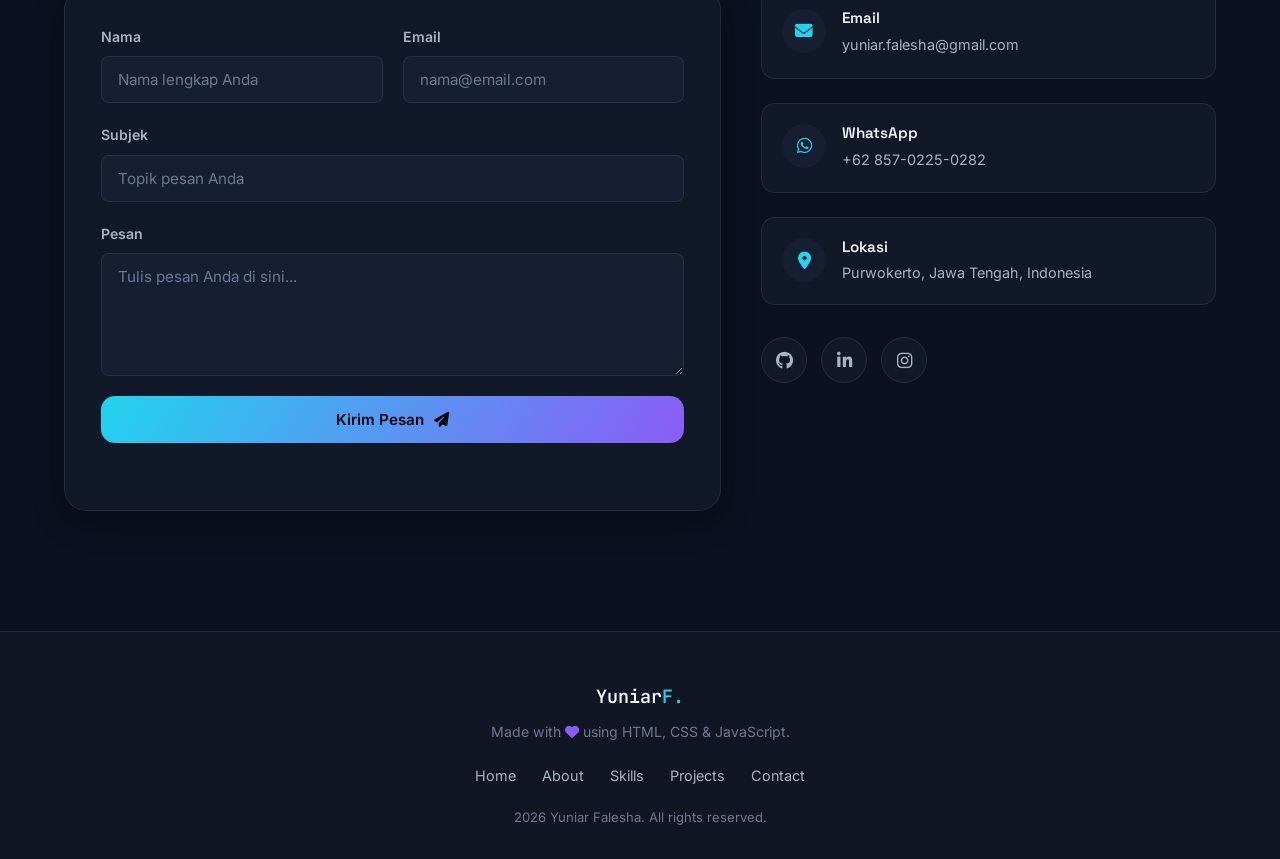
==== commit 079113a7: "Update project portfolio" ====
--- a/index.html
+++ b/index.html
@@ -89,7 +89,7 @@
             pengguna yang terasa alami.
           </p>
           <div class="hero-buttons">
-            <a href="#projects" class="btn btn-primary">Lihat Portofolio</a>
+            <a href="#projects" class="btn btn-primary">Lihat Proyek</a>
             <a href="#contact" class="btn btn-outline">Hubungi Saya</a>
           </div>
         </div>
@@ -238,21 +238,37 @@
         <div class="projects-grid">
 
           <article class="project-card" data-reveal>
-            <div class="project-thumb">
-              <img src="https://placehold.co/500x300/0F172A/8B5CF6?text=Project+01" alt="Tampilan Proyek 1" width="500" height="300" loading="lazy" />
-            </div>
-            <div class="project-body">
-              <h3>Nama Proyek 1</h3>
-              <p>Deskripsi singkat mengenai proyek ini akan ditampilkan di sini. Ganti dengan detail proyek Anda.</p>
-              <div class="tech-tags">
-                <span>HTML</span><span>CSS</span><span>JavaScript</span>
-              </div>
-              <div class="project-links">
-                <a href="#" class="btn btn-sm btn-primary" target="_blank" rel="noopener">Live Demo</a>
-                <a href="#" class="btn btn-sm btn-outline" target="_blank" rel="noopener">Source Code</a>
-              </div>
-            </div>
-          </article>
+  <div class="project-thumb">
+    <img
+      src="plantify.png"
+      alt="Tampilan website Plantify"
+      width="500"
+      height="300"
+      loading="lazy"
+    />
+  </div>
+
+  <div class="project-body">
+    <h3>Plantify</h3>
+
+    <p>
+      Website e-commerce makanan sehat berbasis tanaman dengan desain
+      modern, minimalis, dan fresh.
+    </p>
+
+    <div class="tech-tags">
+      <span>HTML</span>
+      <span>CSS</span>
+      <span>UI/UX</span>
+    </div>
+
+    <div class="project-links">
+      <a href="#" class="btn btn-sm btn-primary" target="_blank" rel="noopener"> Kunjungi </a>
+
+      <a href="#" class="btn btn-sm btn-outline" target="_blank" rel="noopener"> Detail</a>
+    </div>
+  </div>
+</article>
 
           <article class="project-card" data-reveal>
             <div class="project-thumb">
@@ -265,8 +281,8 @@
                 <span>Figma</span><span>UI/UX</span><span>Prototype</span>
               </div>
               <div class="project-links">
-                <a href="#" class="btn btn-sm btn-primary" target="_blank" rel="noopener">Live Demo</a>
-                <a href="#" class="btn btn-sm btn-outline" target="_blank" rel="noopener">Source Code</a>
+                <a href="#" class="btn btn-sm btn-primary" target="_blank" rel="noopener">Kunjungi</a>
+                <a href="#" class="btn btn-sm btn-outline" target="_blank" rel="noopener">Detail</a>
               </div>
             </div>
           </article>
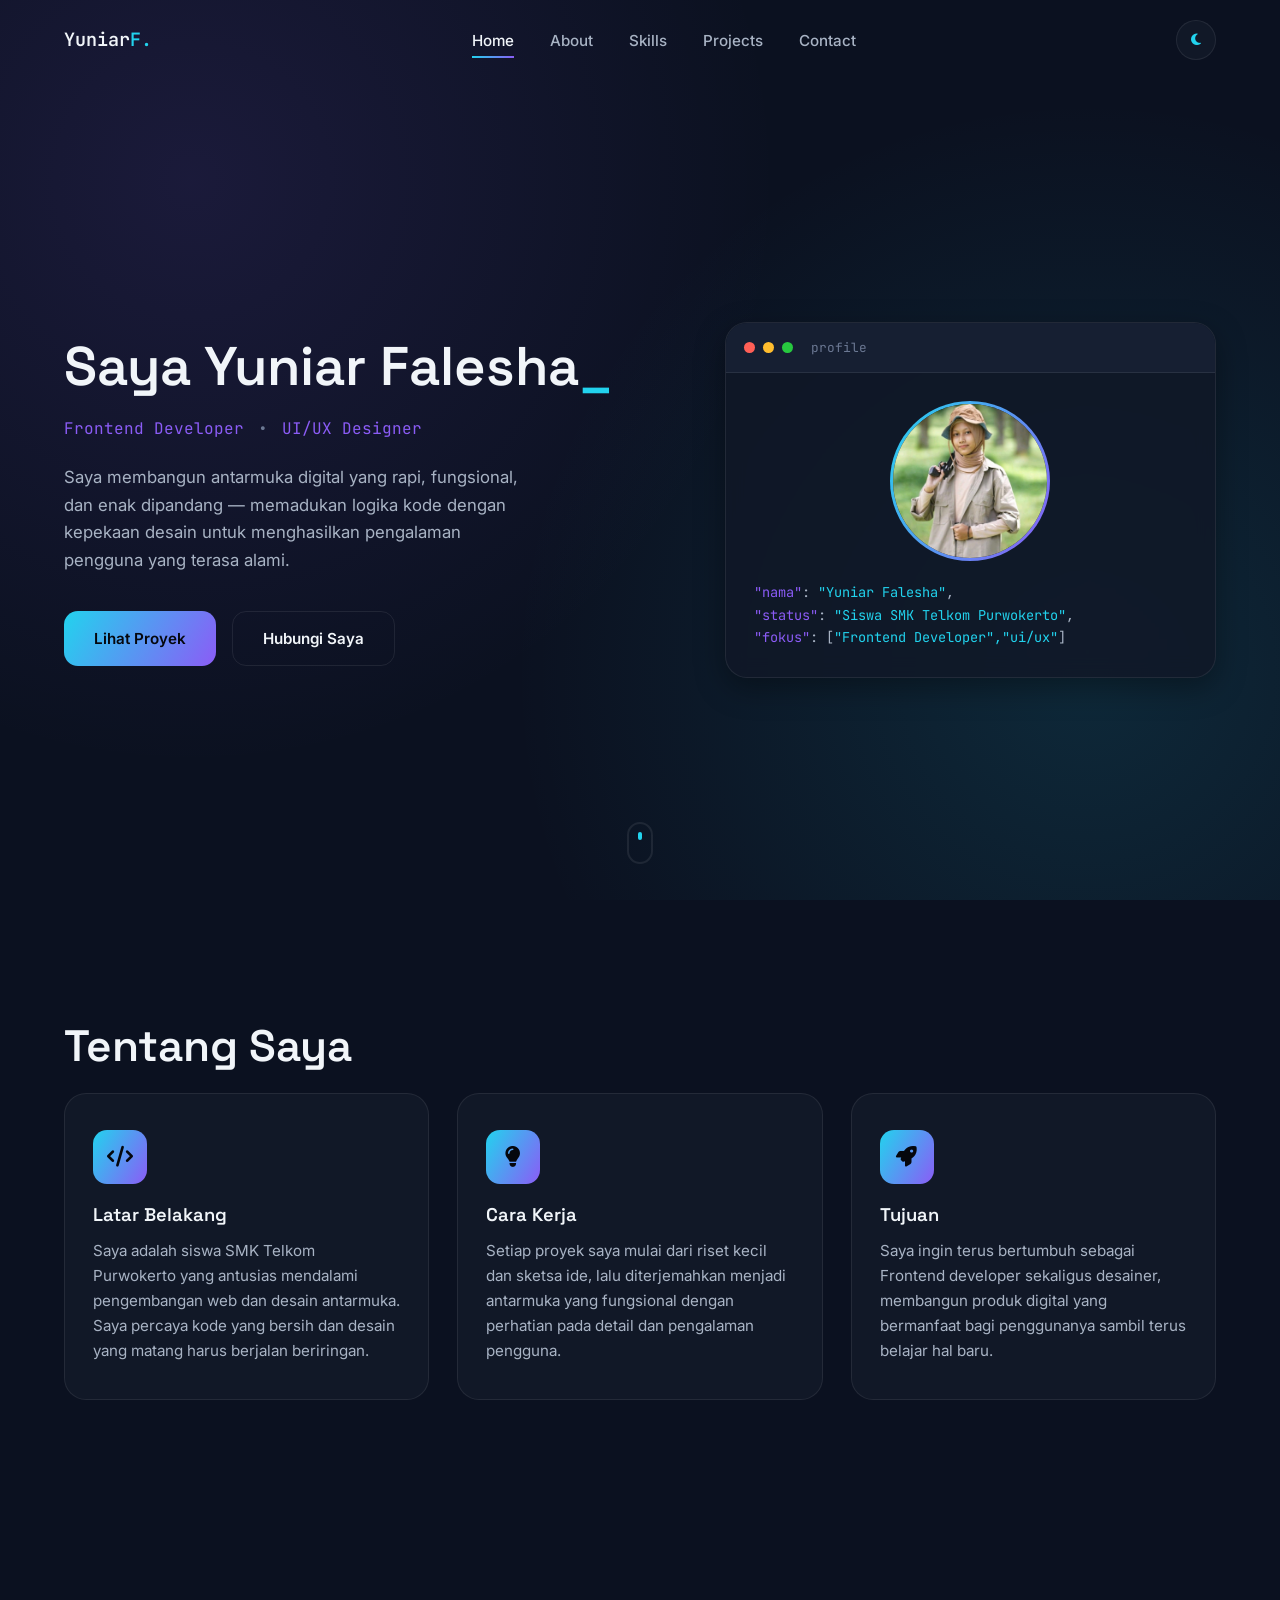
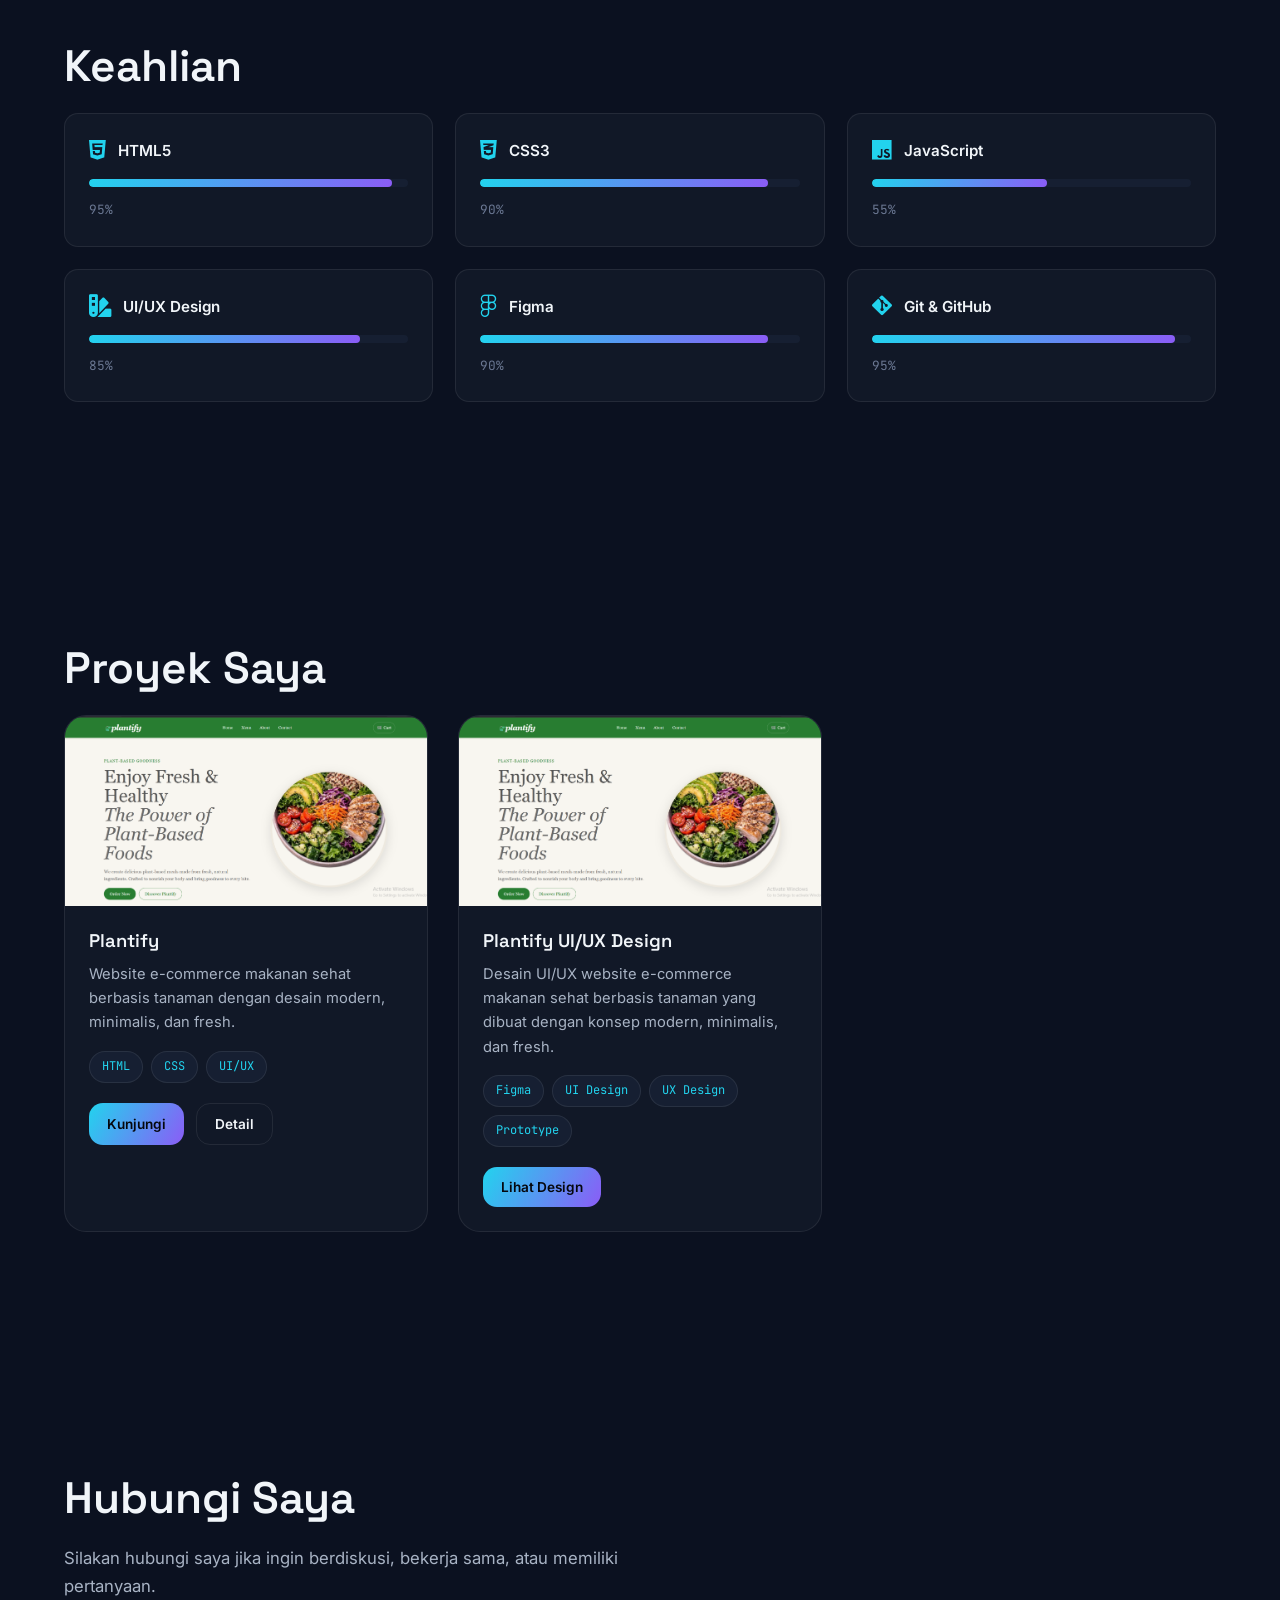
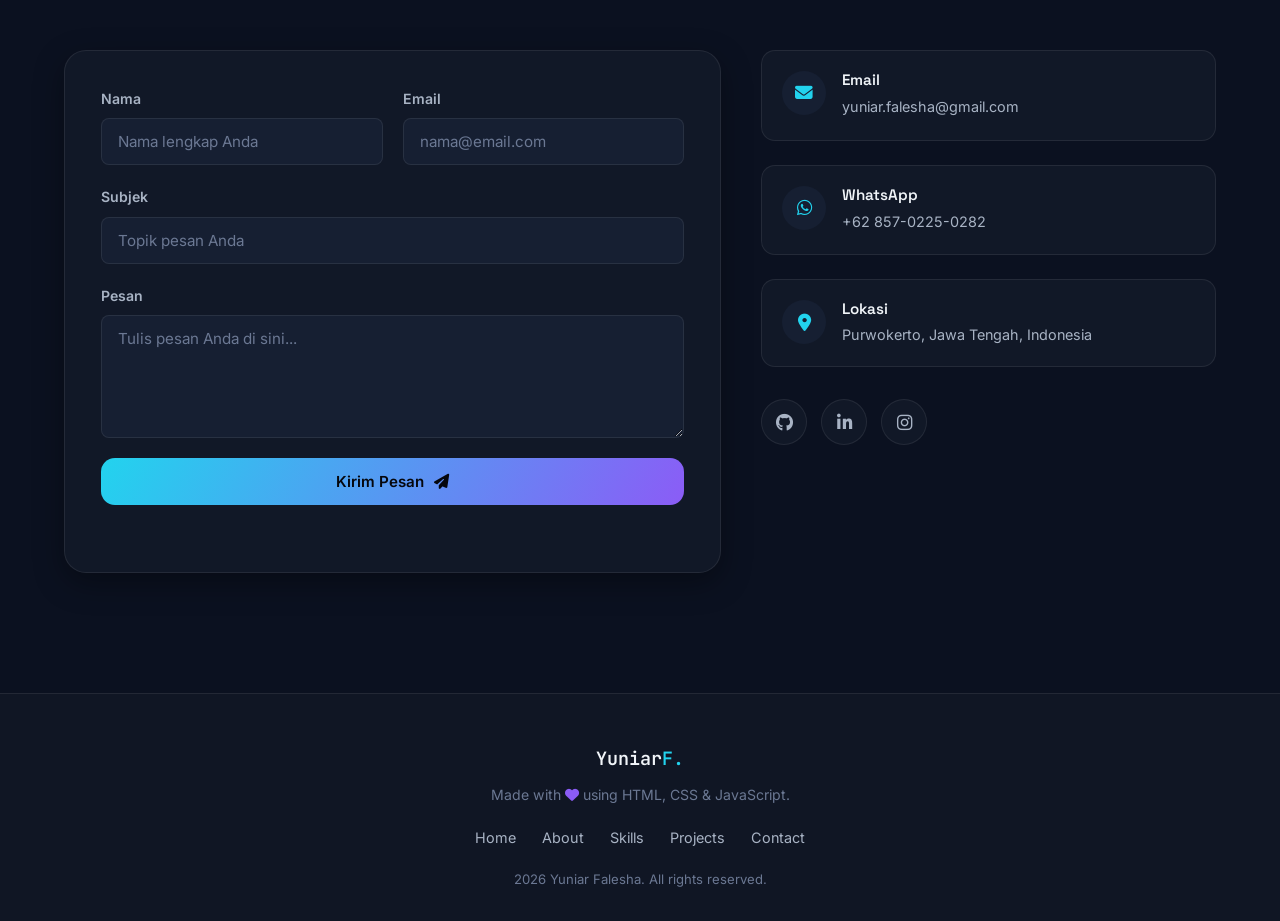
==== commit 9cab4a49: "Update portofolio figma" ====
--- a/index.html
+++ b/index.html
@@ -190,7 +190,7 @@
             <div class="skill-bar" role="progressbar" aria-valuenow="80" aria-valuemin="0" aria-valuemax="100" aria-label="Kemampuan JavaScript">
               <div class="skill-progress" data-percent="80"></div>
             </div>
-            <span class="skill-percent">50%</span>
+            <span class="skill-percent">55%</span>
           </div>
 
           <div class="skill-card" data-reveal>
@@ -212,7 +212,7 @@
             <div class="skill-bar" role="progressbar" aria-valuenow="88" aria-valuemin="0" aria-valuemax="100" aria-label="Kemampuan Figma">
               <div class="skill-progress" data-percent="88"></div>
             </div>
-            <span class="skill-percent">88%</span>
+            <span class="skill-percent">90%</span>
           </div>
 
           <div class="skill-card" data-reveal>
@@ -223,7 +223,8 @@
             <div class="skill-bar" role="progressbar" aria-valuenow="75" aria-valuemin="0" aria-valuemax="100" aria-label="Kemampuan Git dan GitHub">
               <div class="skill-progress" data-percent="75"></div>
             </div>
-            <span class="skill-percent">75%</span>
+            <span class="skill-percent">95%</span>
+
           </div>
 
         </div>
@@ -238,6 +239,7 @@
         <div class="projects-grid">
 
           <article class="project-card" data-reveal>
+
   <div class="project-thumb">
     <img
       src="plantify.png"
@@ -249,11 +251,12 @@
   </div>
 
   <div class="project-body">
+
     <h3>Plantify</h3>
 
     <p>
-      Website e-commerce makanan sehat berbasis tanaman dengan desain
-      modern, minimalis, dan fresh.
+      Website e-commerce makanan sehat berbasis tanaman dengan
+      desain modern, minimalis, dan fresh.
     </p>
 
     <div class="tech-tags">
@@ -263,29 +266,63 @@
     </div>
 
     <div class="project-links">
-      <a href="#" class="btn btn-sm btn-primary" target="_blank" rel="noopener"> Kunjungi </a>
-
-      <a href="#" class="btn btn-sm btn-outline" target="_blank" rel="noopener"> Detail</a>
+
+      <a
+        href="plantify/index.html"
+        class="btn btn-sm btn-primary"
+      >
+        Kunjungi
+      </a>
+
+      <a
+        href="project-plantify.html"
+        class="btn btn-sm btn-outline"
+      >
+        Detail
+      </a>
+
+    </div>
+</div>
+</article>
+
+          <article class="project-card" data-reveal>
+  <div class="project-thumb">
+    <img 
+      src="plantify.png" 
+      alt="Preview desain UI/UX Plantify"
+      width="500"
+      height="300"
+      loading="lazy"
+    />
+  </div>
+
+  <div class="project-body">
+    <h3>Plantify UI/UX Design</h3>
+
+    <p>
+      Desain UI/UX website e-commerce makanan sehat berbasis tanaman
+      yang dibuat dengan konsep modern, minimalis, dan fresh.
+    </p>
+
+    <div class="tech-tags">
+      <span>Figma</span>
+      <span>UI Design</span>
+      <span>UX Design</span>
+      <span>Prototype</span>
+    </div>
+
+    <div class="project-links">
+      <a 
+        href="https://www.figma.com/design/AffOYrZmE9WllB88bA3OQb/Untitled?node-id=47-2&t=NZLWLW17agyx7pSP-1"
+        class="btn btn-sm btn-primary"
+        target="_blank"
+        rel="noopener"
+      >
+        Lihat Design
+      </a>
     </div>
   </div>
 </article>
-
-          <article class="project-card" data-reveal>
-            <div class="project-thumb">
-              <img src="https://placehold.co/500x300/0F172A/22D3EE?text=Project+02" alt="Tampilan Proyek 2" width="500" height="300" loading="lazy" />
-            </div>
-            <div class="project-body">
-              <h3>Nama Proyek 2</h3>
-              <p>Deskripsi singkat mengenai proyek ini akan ditampilkan di sini. Ganti dengan detail proyek Anda.</p>
-              <div class="tech-tags">
-                <span>Figma</span><span>UI/UX</span><span>Prototype</span>
-              </div>
-              <div class="project-links">
-                <a href="#" class="btn btn-sm btn-primary" target="_blank" rel="noopener">Kunjungi</a>
-                <a href="#" class="btn btn-sm btn-outline" target="_blank" rel="noopener">Detail</a>
-              </div>
-            </div>
-          </article>
 
         </div>
       </div>
@@ -351,8 +388,8 @@
             </div>
 
             <div class="social-links">
-              <a href="#" class="social-icon" aria-label="Profil GitHub Yuniar Falesha" target="_blank" rel="noopener"><i class="fa-brands fa-github" aria-hidden="true"></i></a>
-              <a href="#" class="social-icon" aria-label="Profil LinkedIn Yuniar Falesha" target="_blank" rel="noopener"><i class="fa-brands fa-linkedin-in" aria-hidden="true"></i></a>
+              <a href="https://github.com/yuniarfalesha-dot" class="social-icon" aria-label="Profil GitHub Yuniar Falesha" target="_blank" rel="noopener"><i class="fa-brands fa-github" aria-hidden="true"></i></a>
+              <a href="https://www.linkedin.com/in/yuniar-falesha-arianna" class="social-icon" aria-label="Profil LinkedIn Yuniar Falesha" target="_blank" rel="noopener noreferrer"><i class="fa-brands fa-linkedin-in" aria-hidden="true"></i></a>
               <a href="#" class="social-icon" aria-label="Profil Instagram Yuniar Falesha" target="_blank" rel="noopener"><i class="fa-brands fa-instagram" aria-hidden="true"></i></a>
             </div>
           </div>
--- a/style.css
+++ b/style.css
@@ -1073,4 +1073,241 @@
     bottom: 20px;
     right: 20px;
   }
+}
+
+
+/* =========================================================
+   PROJECT DETAIL - PLANTIFY
+   ========================================================= */
+
+.project-detail {
+  min-height: 100vh;
+  padding: 120px 0 80px;
+}
+
+.back-project {
+  display: inline-block;
+  margin-bottom: 35px;
+  color: var(--cyan);
+  text-decoration: none;
+  font-weight: 600;
+  transition: 0.3s ease;
+}
+
+.back-project:hover {
+  transform: translateX(-5px);
+}
+
+.project-detail-header {
+  max-width: 800px;
+  margin-bottom: 45px;
+}
+
+.project-label {
+  display: inline-block;
+  margin-bottom: 12px;
+  color: var(--cyan);
+  font-size: 14px;
+  font-weight: 700;
+  letter-spacing: 2px;
+}
+
+.project-detail-header h1 {
+  margin: 0 0 15px;
+  font-size: 56px;
+  line-height: 1.1;
+}
+
+.project-detail-header p {
+  margin: 0;
+  color: var(--muted);
+  font-size: 18px;
+  line-height: 1.8;
+}
+
+/* Screenshot proyek */
+.project-detail-image {
+  width: 100%;
+  margin-bottom: 55px;
+  overflow: hidden;
+  border: 1px solid var(--border);
+  border-radius: 20px;
+  background: var(--card);
+}
+
+.project-detail-image img {
+  display: block;
+  width: 100%;
+  height: auto;
+}
+
+/* Isi detail */
+.project-detail-content {
+  max-width: 900px;
+}
+
+.detail-section {
+  margin-bottom: 40px;
+}
+
+.detail-section h2 {
+  margin-bottom: 15px;
+  font-size: 28px;
+}
+
+.detail-section p {
+  color: var(--muted);
+  font-size: 16px;
+  line-height: 1.8;
+}
+
+.detail-section ul {
+  margin: 0;
+  padding-left: 20px;
+  color: var(--muted);
+  line-height: 2;
+}
+
+/* Tombol */
+.project-detail-action {
+  display: flex;
+  gap: 15px;
+  margin-top: 50px;
+  flex-wrap: wrap;
+}
+
+.project-detail-action .btn {
+  text-decoration: none;
+}
+
+/* Responsive */
+@media (max-width: 768px) {
+
+  .project-detail {
+    padding: 100px 20px 60px;
+  }
+
+  .project-detail-header h1 {
+    font-size: 42px;
+  }
+
+  .project-detail-header p {
+    font-size: 16px;
+  }
+
+  .detail-section h2 {
+    font-size: 24px;
+  }
+
+  .project-detail-action {
+    flex-direction: column;
+  }
+
+  .project-detail-action .btn {
+    width: 100%;
+    text-align: center;
+  }
+}
+
+/* =========================================================
+   FITUR WEBSITE
+   ========================================================= */
+
+.feature-list {
+  display: grid;
+  grid-template-columns: repeat(3, 1fr);
+  gap: 18px;
+  margin-top: 25px;
+}
+
+.feature-item {
+  padding: 22px;
+  background: var(--card);
+  border: 1px solid var(--border);
+  border-radius: 14px;
+  transition: 0.3s ease;
+}
+
+.feature-item:hover {
+  transform: translateY(-5px);
+  border-color: var(--cyan);
+}
+
+.feature-item h3 {
+  margin: 0 0 8px;
+  font-size: 18px;
+}
+
+.feature-item p {
+  margin: 0;
+  color: var(--muted);
+  font-size: 14px;
+  line-height: 1.6;
+}
+
+/* Responsive */
+@media (max-width: 768px) {
+  .feature-list {
+    grid-template-columns: 1fr;
+  }
+}
+
+/* =========================================================
+   TEKNOLOGI YANG DIGUNAKAN
+   ========================================================= */
+
+.technology-list {
+  display: grid;
+  grid-template-columns: repeat(3, 1fr);
+  gap: 20px;
+  margin-top: 25px;
+}
+
+.technology-item {
+  display: flex;
+  align-items: center;
+  gap: 18px;
+  padding: 24px;
+  background: var(--card);
+  border: 1px solid var(--border);
+  border-radius: 16px;
+  transition: 0.3s ease;
+}
+
+.technology-item:hover {
+  transform: translateY(-6px);
+  border-color: var(--cyan);
+  box-shadow: 0 10px 30px rgba(0, 0, 0, 0.2);
+}
+
+.technology-icon {
+  width: 55px;
+  height: 55px;
+  min-width: 55px;
+  display: flex;
+  align-items: center;
+  justify-content: center;
+  background: rgba(34, 211, 238, 0.1);
+  border: 1px solid rgba(34, 211, 238, 0.25);
+  border-radius: 14px;
+  font-size: 26px;
+}
+
+.technology-item h3 {
+  margin: 0 0 7px;
+  font-size: 18px;
+}
+
+.technology-item p {
+  margin: 0;
+  color: var(--muted);
+  font-size: 14px;
+  line-height: 1.5;
+}
+
+/* Responsive */
+@media (max-width: 768px) {
+  .technology-list {
+    grid-template-columns: 1fr;
+  }
 }
